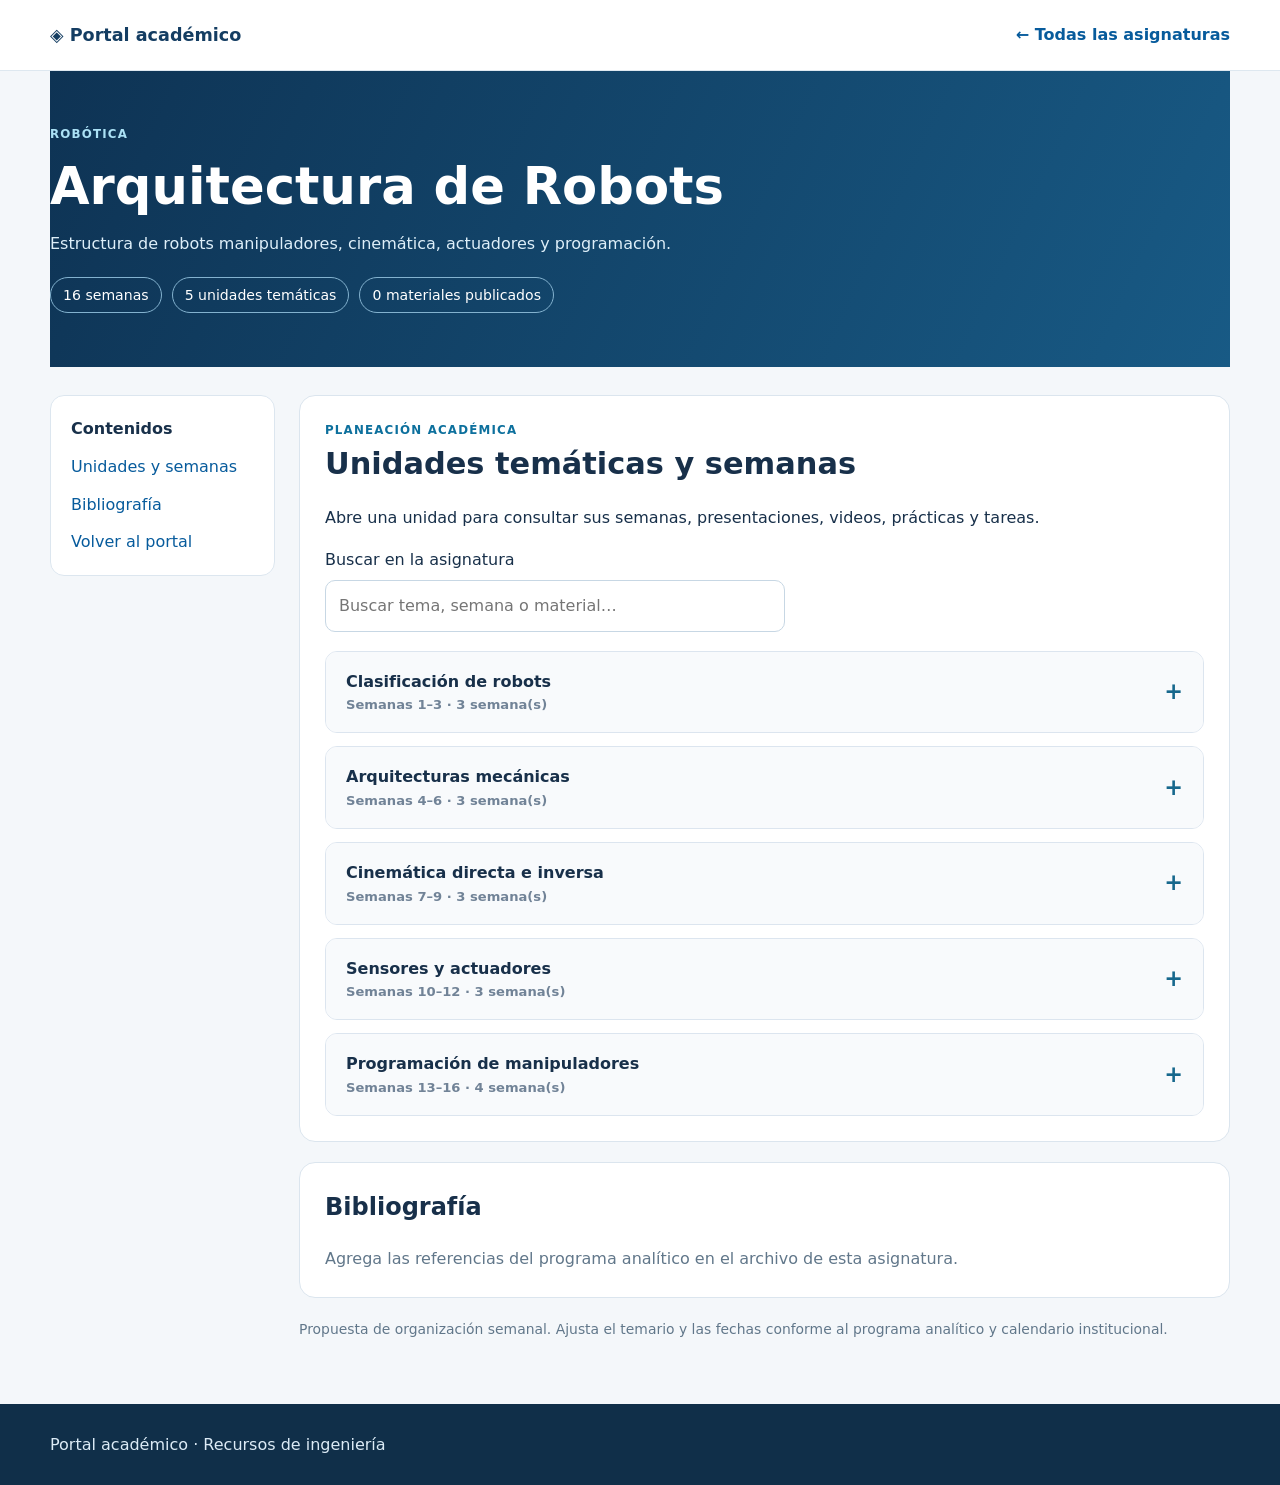
==== cursos/arquitectura-robots.html @ 51ed6f5e "Add files via upload" ====
<!doctype html><html lang="es"><head><meta charset="utf-8"><meta name="viewport" content="width=device-width,initial-scale=1"><meta name="description" content="Estructura de robots manipuladores, cinemática, actuadores y programación."><title>Arquitectura de Robots | Portal académico</title><link rel="stylesheet" href="../css/estilos.css"></head><body><a class="skip" href="#contenido">Saltar al contenido</a><header class="site-header"><div class="wrap nav"><a class="brand" href="../index.html">◈ Portal académico</a><a class="back" href="../index.html#materias">← Todas las asignaturas</a></div></header><main id="contenido" class="wrap"><section class="hero course-hero"><div class="eyebrow">ROBÓTICA</div><h1>Arquitectura de Robots</h1><p>Estructura de robots manipuladores, cinemática, actuadores y programación.</p><div class="stats"><span>16 semanas</span><span id="count-units">Unidades temáticas</span><span id="count-resources">Materiales publicados</span></div></section><div class="layout"><aside class="sidebar"><h2>Contenidos</h2><a href="#organizacion">Unidades y semanas</a><a href="#bibliografia">Bibliografía</a><a href="../index.html">Volver al portal</a></aside><div class="main-content"><section class="panel" id="organizacion"><div class="section-title"><div><div class="eyebrow">PLANEACIÓN ACADÉMICA</div><h2>Unidades temáticas y semanas</h2></div></div><p>Abre una unidad para consultar sus semanas, presentaciones, videos, prácticas y tareas.</p><label for="search-weeks">Buscar en la asignatura</label><input type="search" id="search-weeks" placeholder="Buscar tema, semana o material…"><div id="course-units" class="units"></div></section><section class="panel" id="bibliografia"><h2>Bibliografía</h2><div id="course-books" class="muted">Agrega las referencias del programa analítico en el archivo de esta asignatura.</div></section><p class="muted small">Propuesta de organización semanal. Ajusta el temario y las fechas conforme al programa analítico y calendario institucional.</p></div></div></main><dialog id="pdf-dialog" class="viewer"><div class="viewer-bar"><strong id="pdf-title">Documento PDF</strong><button type="button" id="close-viewer">Cerrar ×</button></div><iframe id="pdf-frame" title="Visor de documentos PDF" loading="lazy"></iframe><a id="pdf-newtab" target="_blank" rel="noopener noreferrer">Abrir PDF en otra pestaña</a></dialog><footer class="footer"><div class="wrap">Portal académico · Recursos de ingeniería</div></footer><script src="../datos/arquitectura-robots.js"></script><script src="../js/curso.js"></script></body></html>
---- css/estilos.css ----
*{box-sizing:border-box}html{scroll-behavior:smooth}body{margin:0;background:#f4f7fa;color:#18304a;font:16px/1.6 system-ui,-apple-system,"Segoe UI",sans-serif}a{color:#075b9c}.wrap{width:min(1180px,calc(100% - 36px));margin:auto}.site-header{background:#fff;border-bottom:1px solid #dee8f0}.nav{display:flex;align-items:center;justify-content:space-between;gap:16px;min-height:70px}.brand{font-weight:800;text-decoration:none;color:#143d62;font-size:1.1rem}.back{text-decoration:none;font-weight:600}.home-hero,.hero{background:linear-gradient(115deg,#0e3354,#185a85);color:white;padding:54px 0}.home-hero h1,.hero h1{line-height:1.12;font-size:clamp(2rem,4vw,3.4rem);max-width:820px;margin:14px 0}.home-hero p,.hero p{color:#deeff9;max-width:760px}.eyebrow{letter-spacing:.10em;text-transform:uppercase;font-weight:800;font-size:.74rem;color:#0d709d}.hero .eyebrow,.home-hero .eyebrow{color:#abe1f5}.hero-pills,.stats{display:flex;gap:10px;flex-wrap:wrap;margin-top:20px}.hero-pills span,.stats span{padding:6px 12px;border:1px solid #83b2cf;border-radius:50px;color:white;font-size:.88rem}.home-section{padding-top:46px;padding-bottom:44px}.section-title h2{font-size:1.9rem;margin:.2em 0}.section-title p{color:#5d7184}.course-grid{display:grid;grid-template-columns:repeat(3,minmax(0,1fr));gap:18px;margin-top:22px}.course-card{display:flex;flex-direction:column;background:#fff;border:1px solid #dce6ef;border-radius:16px;padding:23px;color:#18304a;text-decoration:none;box-shadow:0 5px 20px #1b46630b;transition:transform .15s,border-color .15s}.course-card:hover{transform:translateY(-3px);border-color:#3385b4}.course-card h3{margin:8px 0;font-size:1.2rem}.course-card p{color:#617386;font-size:.94rem;flex:1}.course-link{font-weight:750;color:#08659b}.icon{font-size:1.6rem;color:#05689d}.layout{display:grid;grid-template-columns:225px minmax(0,1fr);gap:24px;margin-top:28px;margin-bottom:50px}.sidebar{align-self:start;position:sticky;top:18px;background:#fff;border:1px solid #dce6ef;border-radius:14px;padding:20px;display:flex;flex-direction:column;gap:12px}.sidebar h2{font-size:1rem;margin:0}.sidebar a{text-decoration:none}.main-content{min-width:0}.panel{background:#fff;border:1px solid #dbe5ee;border-radius:16px;padding:25px;margin-bottom:20px}.panel h2{margin-top:0}.units{display:grid;gap:13px;margin-top:19px}details.unit{border:1px solid #dce5ef;border-radius:12px;overflow:hidden;background:#fff}details.unit[open]{border-color:#78b4d4}details.unit>summary{padding:17px 20px;cursor:pointer;list-style:none;display:flex;justify-content:space-between;gap:12px;align-items:center;background:#f8fafc}details.unit>summary::-webkit-details-marker{display:none}details.unit>summary:after{content:'+';font-weight:bold;font-size:1.4rem;color:#17688d}details.unit[open]>summary:after{content:'−'}summary .unit-subtitle{display:block;color:#718397;font-size:.82rem;font-weight:600}.week-grid{display:grid;gap:13px;padding:15px}.week{border:1px solid #e1e9f0;border-radius:10px;padding:16px}.week h4{margin:2px 0 8px}.week-label{color:#086999;font-weight:800;font-size:.78rem;letter-spacing:.08em;text-transform:uppercase}.week p{margin:5px 0;color:#536a7d;font-size:.91rem}.resources{display:flex;flex-wrap:wrap;gap:8px;margin-top:12px}.resource{border-radius:8px;background:#eaf3fa;padding:7px 11px;text-decoration:none;font-size:.87rem;font-weight:700;display:inline-flex;gap:6px;align-items:center;border:1px solid #cde0ee}.resource:hover{background:#d5eaf7}.empty-tag{display:inline-block;margin-top:8px;font-size:.85rem;color:#667e90}input[type=search]{display:block;width:100%;max-width:460px;padding:12px 13px;border:1px solid #c7d7e4;border-radius:10px;font:inherit;margin:8px 0 16px}.viewer{border:0;border-radius:14px;width:min(1050px,96vw);height:min(88vh,920px);padding:14px;box-shadow:0 20px 70px #0006}.viewer::backdrop{background:#071b2cbb}.viewer[open]{display:flex;flex-direction:column}.viewer-bar{display:flex;align-items:center;justify-content:space-between;gap:12px}.viewer-bar button{cursor:pointer;padding:8px 12px}.viewer iframe{width:100%;flex:1;border:0;margin:10px 0}.footer{background:#102f49;color:#dcebf6;padding:28px 0}.muted{color:#61778a}.small{font-size:.87rem}.help{margin-bottom:45px}.skip{position:absolute;left:-9999px}.skip:focus{left:10px;top:10px;background:white;padding:12px;z-index:999}@media(max-width:850px){.course-grid{grid-template-columns:repeat(2,minmax(0,1fr))}.layout{grid-template-columns:1fr}.sidebar{position:static;flex-direction:row;flex-wrap:wrap}.sidebar h2{width:100%}}@media(max-width:570px){.course-grid{grid-template-columns:1fr}.panel{padding:16px}.hero{padding:34px 0}.home-hero{padding:45px 0}.wrap{width:min(100% - 24px,1180px)}.nav{min-height:64px}.brand{font-size:.95rem}.week-grid{padding:9px}.week{padding:12px}details.unit>summary{padding:14px}.sidebar{gap:8px}}
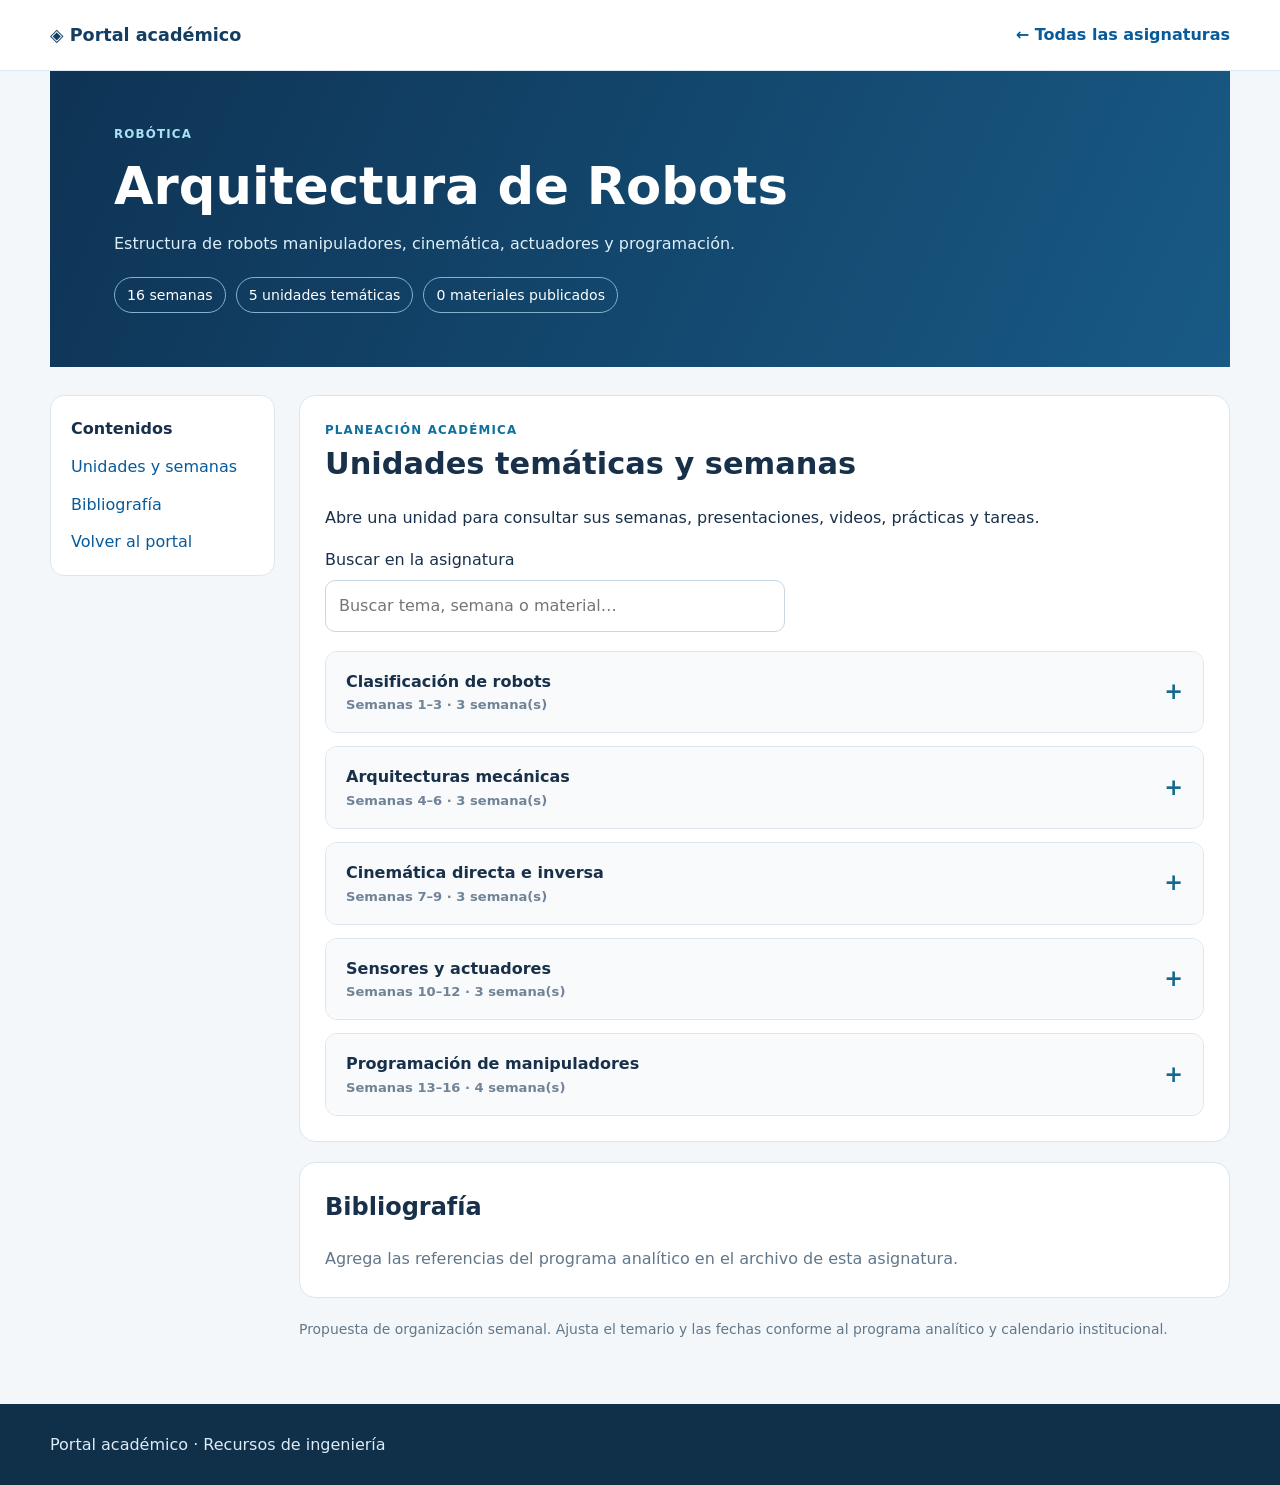
==== commit 31ab9591: "Update arquitectura-robots.html" ====
--- a/cursos/arquitectura-robots.html
+++ b/cursos/arquitectura-robots.html
@@ -1 +1,14 @@
-<!doctype html><html lang="es"><head><meta charset="utf-8"><meta name="viewport" content="width=device-width,initial-scale=1"><meta name="description" content="Estructura de robots manipuladores, cinemática, actuadores y programación."><title>Arquitectura de Robots | Portal académico</title><link rel="stylesheet" href="../css/estilos.css"></head><body><a class="skip" href="#contenido">Saltar al contenido</a><header class="site-header"><div class="wrap nav"><a class="brand" href="../index.html">◈ Portal académico</a><a class="back" href="../index.html#materias">← Todas las asignaturas</a></div></header><main id="contenido" class="wrap"><section class="hero course-hero"><div class="eyebrow">ROBÓTICA</div><h1>Arquitectura de Robots</h1><p>Estructura de robots manipuladores, cinemática, actuadores y programación.</p><div class="stats"><span>16 semanas</span><span id="count-units">Unidades temáticas</span><span id="count-resources">Materiales publicados</span></div></section><div class="layout"><aside class="sidebar"><h2>Contenidos</h2><a href="#organizacion">Unidades y semanas</a><a href="#bibliografia">Bibliografía</a><a href="../index.html">Volver al portal</a></aside><div class="main-content"><section class="panel" id="organizacion"><div class="section-title"><div><div class="eyebrow">PLANEACIÓN ACADÉMICA</div><h2>Unidades temáticas y semanas</h2></div></div><p>Abre una unidad para consultar sus semanas, presentaciones, videos, prácticas y tareas.</p><label for="search-weeks">Buscar en la asignatura</label><input type="search" id="search-weeks" placeholder="Buscar tema, semana o material…"><div id="course-units" class="units"></div></section><section class="panel" id="bibliografia"><h2>Bibliografía</h2><div id="course-books" class="muted">Agrega las referencias del programa analítico en el archivo de esta asignatura.</div></section><p class="muted small">Propuesta de organización semanal. Ajusta el temario y las fechas conforme al programa analítico y calendario institucional.</p></div></div></main><dialog id="pdf-dialog" class="viewer"><div class="viewer-bar"><strong id="pdf-title">Documento PDF</strong><button type="button" id="close-viewer">Cerrar ×</button></div><iframe id="pdf-frame" title="Visor de documentos PDF" loading="lazy"></iframe><a id="pdf-newtab" target="_blank" rel="noopener noreferrer">Abrir PDF en otra pestaña</a></dialog><footer class="footer"><div class="wrap">Portal académico · Recursos de ingeniería</div></footer><script src="../datos/arquitectura-robots.js"></script><script src="../js/curso.js"></script></body></html>+<!doctype html><html lang="es"><head><meta charset="utf-8"><meta name="viewport" content="width=device-width,initial-scale=1"><meta name="description" content="Estructura de robots manipuladores, cinemática, actuadores y programación.">
+  <title>Arquitectura de Robots | Portal académico</title><link rel="stylesheet" href="../css/estilos.css"></head>
+  <body><a class="skip" href="#contenido">Saltar al contenido</a>
+    <header class="site-header"><div class="wrap nav">
+      <a class="brand" href="../index.html">◈ Portal académico</a>
+      <a class="back" href="../index.html#materias">← Todas las asignaturas</a>
+    </div></header><main id="contenido" class="wrap"><section class="hero course-hero">
+ <div class="eyebrow">ROBÓTICA</div>
+  <h1>Arquitectura de Robots</h1>
+  <p>Estructura de robots manipuladores, cinemática, actuadores y programación.</p>
+  <div class="stats"><span>16 semanas</span>
+    <span id="count-units">Unidades temáticas</span>
+    <span id="count-resources">Materiales publicados</span>
+  </div></section><div class="layout"><aside class="sidebar"><h2>Contenidos</h2><a href="#organizacion">Unidades y semanas</a><a href="#bibliografia">Bibliografía</a><a href="../index.html">Volver al portal</a></aside><div class="main-content"><section class="panel" id="organizacion"><div class="section-title"><div><div class="eyebrow">PLANEACIÓN ACADÉMICA</div><h2>Unidades temáticas y semanas</h2></div></div><p>Abre una unidad para consultar sus semanas, presentaciones, videos, prácticas y tareas.</p><label for="search-weeks">Buscar en la asignatura</label><input type="search" id="search-weeks" placeholder="Buscar tema, semana o material…"><div id="course-units" class="units"></div></section><section class="panel" id="bibliografia"><h2>Bibliografía</h2><div id="course-books" class="muted">Agrega las referencias del programa analítico en el archivo de esta asignatura.</div></section><p class="muted small">Propuesta de organización semanal. Ajusta el temario y las fechas conforme al programa analítico y calendario institucional.</p></div></div></main><dialog id="pdf-dialog" class="viewer"><div class="viewer-bar"><strong id="pdf-title">Documento PDF</strong><button type="button" id="close-viewer">Cerrar ×</button></div><iframe id="pdf-frame" title="Visor de documentos PDF" loading="lazy"></iframe><a id="pdf-newtab" target="_blank" rel="noopener noreferrer">Abrir PDF en otra pestaña</a></dialog><footer class="footer"><div class="wrap">Portal académico · Recursos de ingeniería</div></footer><script src="../datos/arquitectura-robots.js"></script><script src="../js/curso.js"></script></body></html>
--- a/css/estilos.css
+++ b/css/estilos.css
@@ -1 +1,27 @@
-*{box-sizing:border-box}html{scroll-behavior:smooth}body{margin:0;background:#f4f7fa;color:#18304a;font:16px/1.6 system-ui,-apple-system,"Segoe UI",sans-serif}a{color:#075b9c}.wrap{width:min(1180px,calc(100% - 36px));margin:auto}.site-header{background:#fff;border-bottom:1px solid #dee8f0}.nav{display:flex;align-items:center;justify-content:space-between;gap:16px;min-height:70px}.brand{font-weight:800;text-decoration:none;color:#143d62;font-size:1.1rem}.back{text-decoration:none;font-weight:600}.home-hero,.hero{background:linear-gradient(115deg,#0e3354,#185a85);color:white;padding:54px 0}.home-hero h1,.hero h1{line-height:1.12;font-size:clamp(2rem,4vw,3.4rem);max-width:820px;margin:14px 0}.home-hero p,.hero p{color:#deeff9;max-width:760px}.eyebrow{letter-spacing:.10em;text-transform:uppercase;font-weight:800;font-size:.74rem;color:#0d709d}.hero .eyebrow,.home-hero .eyebrow{color:#abe1f5}.hero-pills,.stats{display:flex;gap:10px;flex-wrap:wrap;margin-top:20px}.hero-pills span,.stats span{padding:6px 12px;border:1px solid #83b2cf;border-radius:50px;color:white;font-size:.88rem}.home-section{padding-top:46px;padding-bottom:44px}.section-title h2{font-size:1.9rem;margin:.2em 0}.section-title p{color:#5d7184}.course-grid{display:grid;grid-template-columns:repeat(3,minmax(0,1fr));gap:18px;margin-top:22px}.course-card{display:flex;flex-direction:column;background:#fff;border:1px solid #dce6ef;border-radius:16px;padding:23px;color:#18304a;text-decoration:none;box-shadow:0 5px 20px #1b46630b;transition:transform .15s,border-color .15s}.course-card:hover{transform:translateY(-3px);border-color:#3385b4}.course-card h3{margin:8px 0;font-size:1.2rem}.course-card p{color:#617386;font-size:.94rem;flex:1}.course-link{font-weight:750;color:#08659b}.icon{font-size:1.6rem;color:#05689d}.layout{display:grid;grid-template-columns:225px minmax(0,1fr);gap:24px;margin-top:28px;margin-bottom:50px}.sidebar{align-self:start;position:sticky;top:18px;background:#fff;border:1px solid #dce6ef;border-radius:14px;padding:20px;display:flex;flex-direction:column;gap:12px}.sidebar h2{font-size:1rem;margin:0}.sidebar a{text-decoration:none}.main-content{min-width:0}.panel{background:#fff;border:1px solid #dbe5ee;border-radius:16px;padding:25px;margin-bottom:20px}.panel h2{margin-top:0}.units{display:grid;gap:13px;margin-top:19px}details.unit{border:1px solid #dce5ef;border-radius:12px;overflow:hidden;background:#fff}details.unit[open]{border-color:#78b4d4}details.unit>summary{padding:17px 20px;cursor:pointer;list-style:none;display:flex;justify-content:space-between;gap:12px;align-items:center;background:#f8fafc}details.unit>summary::-webkit-details-marker{display:none}details.unit>summary:after{content:'+';font-weight:bold;font-size:1.4rem;color:#17688d}details.unit[open]>summary:after{content:'−'}summary .unit-subtitle{display:block;color:#718397;font-size:.82rem;font-weight:600}.week-grid{display:grid;gap:13px;padding:15px}.week{border:1px solid #e1e9f0;border-radius:10px;padding:16px}.week h4{margin:2px 0 8px}.week-label{color:#086999;font-weight:800;font-size:.78rem;letter-spacing:.08em;text-transform:uppercase}.week p{margin:5px 0;color:#536a7d;font-size:.91rem}.resources{display:flex;flex-wrap:wrap;gap:8px;margin-top:12px}.resource{border-radius:8px;background:#eaf3fa;padding:7px 11px;text-decoration:none;font-size:.87rem;font-weight:700;display:inline-flex;gap:6px;align-items:center;border:1px solid #cde0ee}.resource:hover{background:#d5eaf7}.empty-tag{display:inline-block;margin-top:8px;font-size:.85rem;color:#667e90}input[type=search]{display:block;width:100%;max-width:460px;padding:12px 13px;border:1px solid #c7d7e4;border-radius:10px;font:inherit;margin:8px 0 16px}.viewer{border:0;border-radius:14px;width:min(1050px,96vw);height:min(88vh,920px);padding:14px;box-shadow:0 20px 70px #0006}.viewer::backdrop{background:#071b2cbb}.viewer[open]{display:flex;flex-direction:column}.viewer-bar{display:flex;align-items:center;justify-content:space-between;gap:12px}.viewer-bar button{cursor:pointer;padding:8px 12px}.viewer iframe{width:100%;flex:1;border:0;margin:10px 0}.footer{background:#102f49;color:#dcebf6;padding:28px 0}.muted{color:#61778a}.small{font-size:.87rem}.help{margin-bottom:45px}.skip{position:absolute;left:-9999px}.skip:focus{left:10px;top:10px;background:white;padding:12px;z-index:999}@media(max-width:850px){.course-grid{grid-template-columns:repeat(2,minmax(0,1fr))}.layout{grid-template-columns:1fr}.sidebar{position:static;flex-direction:row;flex-wrap:wrap}.sidebar h2{width:100%}}@media(max-width:570px){.course-grid{grid-template-columns:1fr}.panel{padding:16px}.hero{padding:34px 0}.home-hero{padding:45px 0}.wrap{width:min(100% - 24px,1180px)}.nav{min-height:64px}.brand{font-size:.95rem}.week-grid{padding:9px}.week{padding:12px}details.unit>summary{padding:14px}.sidebar{gap:8px}}+*{box-sizing:border-box}html{scroll-behavior:smooth}body{margin:0;background:#f4f7fa;color:#18304a;font:16px/1.6 system-ui,-apple-system,"Segoe UI",sans-serif}a{color:#075b9c}.wrap{width:min(1180px,calc(100% - 36px));margin:auto}.site-header{background:#fff;border-bottom:1px solid #dee8f0}.nav{display:flex;align-items:center;justify-content:space-between;gap:16px;min-height:70px}.brand{font-weight:800;text-decoration:none;color:#143d62;font-size:1.1rem}.back{text-decoration:none;font-weight:600}.home-hero,.hero{background:linear-gradient(115deg,#0e3354,#185a85);color:white;padding:54px 0}.home-hero h1,.hero h1{line-height:1.12;font-size:clamp(2rem,4vw,3.4rem);max-width:820px;margin:14px 0}.home-hero p,.hero p{color:#deeff9;max-width:760px}.eyebrow{letter-spacing:.10em;text-transform:uppercase;font-weight:800;font-size:.74rem;color:#0d709d}.hero .eyebrow,.home-hero .eyebrow{color:#abe1f5}.hero-pills,.stats{display:flex;gap:10px;flex-wrap:wrap;margin-top:20px}.hero-pills span,.stats span{padding:6px 12px;border:1px solid #83b2cf;border-radius:50px;color:white;font-size:.88rem}.home-section{padding-top:46px;padding-bottom:44px}.section-title h2{font-size:1.9rem;margin:.2em 0}.section-title p{color:#5d7184}.course-grid{display:grid;grid-template-columns:repeat(3,minmax(0,1fr));gap:18px;margin-top:22px}.course-card{display:flex;flex-direction:column;background:#fff;border:1px solid #dce6ef;border-radius:16px;padding:23px;color:#18304a;text-decoration:none;box-shadow:0 5px 20px #1b46630b;transition:transform .15s,border-color .15s}.course-card:hover{transform:translateY(-3px);border-color:#3385b4}.course-card h3{margin:8px 0;font-size:1.2rem}.course-card p{color:#617386;font-size:.94rem;flex:1}.course-link{font-weight:750;color:#08659b}.icon{font-size:1.6rem;color:#05689d}.layout{display:grid;grid-template-columns:225px minmax(0,1fr);gap:24px;margin-top:28px;margin-bottom:50px}.sidebar{align-self:start;position:sticky;top:18px;background:#fff;border:1px solid #dce6ef;border-radius:14px;padding:20px;display:flex;flex-direction:column;gap:12px}.sidebar h2{font-size:1rem;margin:0}.sidebar a{text-decoration:none}.main-content{min-width:0}.panel{background:#fff;border:1px solid #dbe5ee;border-radius:16px;padding:25px;margin-bottom:20px}.panel h2{margin-top:0}.units{display:grid;gap:13px;margin-top:19px}details.unit{border:1px solid #dce5ef;border-radius:12px;overflow:hidden;background:#fff}details.unit[open]{border-color:#78b4d4}details.unit>summary{padding:17px 20px;cursor:pointer;list-style:none;display:flex;justify-content:space-between;gap:12px;align-items:center;background:#f8fafc}details.unit>summary::-webkit-details-marker{display:none}details.unit>summary:after{content:'+';font-weight:bold;font-size:1.4rem;color:#17688d}details.unit[open]>summary:after{content:'−'}summary .unit-subtitle{display:block;color:#718397;font-size:.82rem;font-weight:600}.week-grid{display:grid;gap:13px;padding:15px}.week{border:1px solid #e1e9f0;border-radius:10px;padding:16px}.week h4{margin:2px 0 8px}.week-label{color:#086999;font-weight:800;font-size:.78rem;letter-spacing:.08em;text-transform:uppercase}.week p{margin:5px 0;color:#536a7d;font-size:.91rem}.resources{display:flex;flex-wrap:wrap;gap:8px;margin-top:12px}.resource{border-radius:8px;background:#eaf3fa;padding:7px 11px;text-decoration:none;font-size:.87rem;font-weight:700;display:inline-flex;gap:6px;align-items:center;border:1px solid #cde0ee}.resource:hover{background:#d5eaf7}.empty-tag{display:inline-block;margin-top:8px;font-size:.85rem;color:#667e90}input[type=search]{display:block;width:100%;max-width:460px;padding:12px 13px;border:1px solid #c7d7e4;border-radius:10px;font:inherit;margin:8px 0 16px}.viewer{border:0;border-radius:14px;width:min(1050px,96vw);height:min(88vh,920px);padding:14px;box-shadow:0 20px 70px #0006}.viewer::backdrop{background:#071b2cbb}.viewer[open]{display:flex;flex-direction:column}.viewer-bar{display:flex;align-items:center;justify-content:space-between;gap:12px}.viewer-bar button{cursor:pointer;padding:8px 12px}.viewer iframe{width:100%;flex:1;border:0;margin:10px 0}.footer{background:#102f49;color:#dcebf6;padding:28px 0}.muted{color:#61778a}.small{font-size:.87rem}.help{margin-bottom:45px}.skip{position:absolute;left:-9999px}.skip:focus{left:10px;top:10px;background:white;padding:12px;z-index:999}@media(max-width:850px){.course-grid{grid-template-columns:repeat(2,minmax(0,1fr))}.layout{grid-template-columns:1fr}.sidebar{position:static;flex-direction:row;flex-wrap:wrap}.sidebar h2{width:100%}}@media(max-width:570px){.course-grid{grid-template-columns:1fr}.panel{padding:16px}.hero{padding:34px 0}.home-hero{padding:45px 0}.wrap{width:min(100% - 24px,1180px)}.nav{min-height:64px}.brand{font-size:.95rem}.week-grid{padding:9px}.week{padding:12px}details.unit>summary{padding:14px}.sidebar{gap:8px}}
+
+
+/* Encabezado de las asignaturas */
+.hero.course-hero {
+    padding: 54px 64px;
+    box-sizing: border-box;
+}
+
+/* Tabletas */
+@media (max-width: 900px) {
+    .hero.course-hero {
+        padding: 42px 36px;
+    }
+}
+
+/* Celulares */
+@media (max-width: 570px) {
+    .hero.course-hero {
+        padding: 32px 22px;
+    }
+
+    .hero.course-hero h1 {
+        font-size: clamp(1.8rem, 8vw, 2.7rem);
+    }
+}
+
